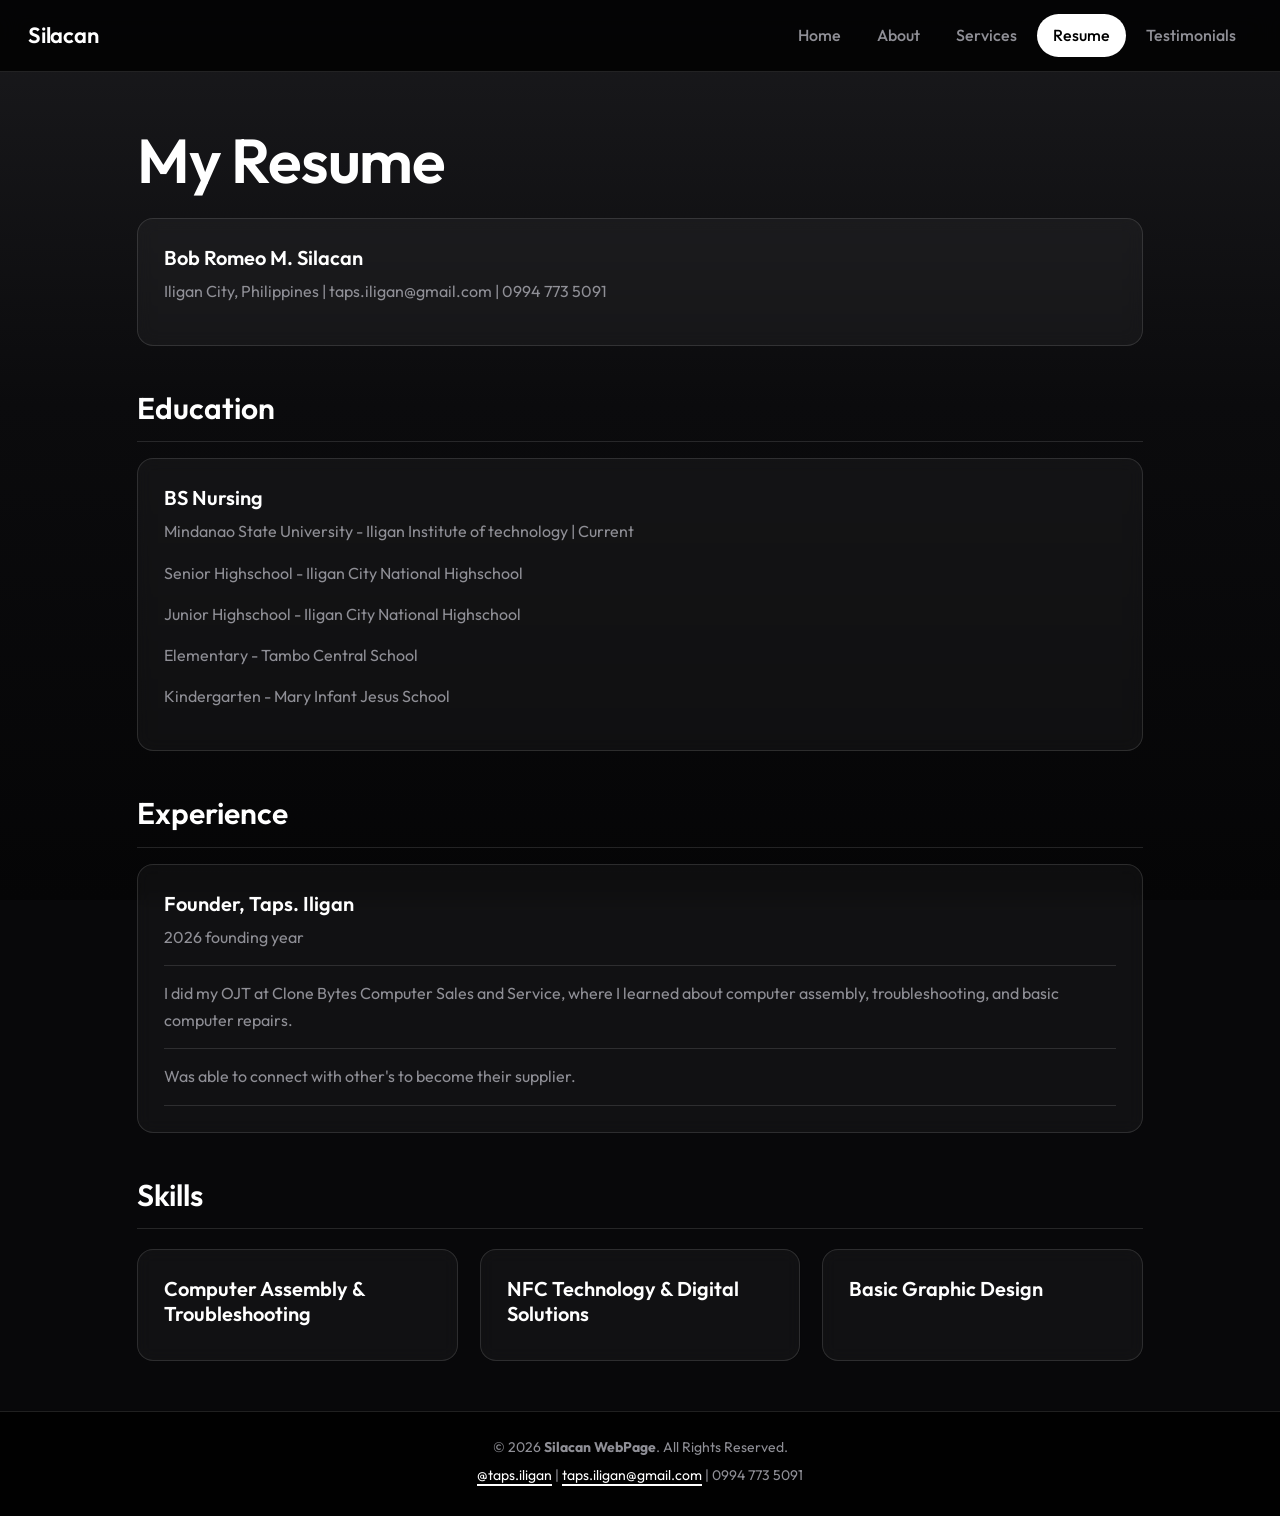
==== resume.html @ fee378b3 "Add files via upload" ====
<!DOCTYPE html>
<html lang="en">
<head>
  <meta charset="UTF-8">
  <meta name="viewport" content="width=device-width, initial-scale=1.0">
  <meta name="description" content="Silacan WebPage - personal portfolio and side hustle">
  <title>Resume | Silacan WebPage</title>
  <link rel="stylesheet" href="style.css">
</head>
<body>
  <ul class="squares">
    <li></li><li></li><li></li><li></li><li></li><li></li>
    <li></li><li></li><li></li><li></li><li></li><li></li>
  </ul>

  <header class="header">
    <a href="index.html" class="logo">Silacan</a>
    <nav class="nav">
      <a href="home.html">Home</a>
      <a href="index.html">About</a>
      <a href="services.html">Services</a>
      <a class="active" href="resume.html">Resume</a>
      <a href="testimonials.html">Testimonials</a>
    </nav>
  </header>

  <main>
    <h1>My <span class="gradient-text">Resume</span></h1>

    <section class="card">
      <h3>Bob Romeo M. Silacan</h3>
      <p>Iligan City, Philippines | taps.iligan@gmail.com | 0994 773 5091</p>
    </section>

    <section>
      <h2>Education</h2>
      <article class="card">
        <h3>BS Nursing</h3>
        <p>Mindanao State University - Iligan Institute of technology | Current</p>
        <p>Senior Highschool - Iligan City National Highschool</p>
        <p>Junior Highschool - Iligan City National Highschool</p>
        <p>Elementary - Tambo Central School</p>
        <p>Kindergarten - Mary Infant Jesus School</p>
      </article>
    </section>

    <section>
      <h2>Experience</h2>
      <article class="card">
        <h3>Founder, Taps. Iligan</h3>
        <p>2026 founding year</p>
        <ul class="list">
          <li>I did my OJT at Clone Bytes Computer Sales and Service, where I learned about computer assembly, troubleshooting, and basic computer repairs.</li>
          <li>Was able to connect with other's to become their supplier.</li>
        </ul>
      </article>
    </section>

    <section>
      <h2>Skills</h2>
      <div class="cards">
        <article class="card"><h3>Computer Assembly & Troubleshooting</h3></article>
        <article class="card"><h3>NFC Technology & Digital Solutions</h3></article>
        <article class="card"><h3>Basic Graphic Design</h3></article>
      </div>
    </section>
  </main>

  <footer class="footer">
    <p>&copy; 2026 <strong>Silacan WebPage</strong>. All Rights Reserved.</p>
    <p><a href="https://instagram.com/taps.iligan">@taps.iligan</a> | <a href="mailto:taps.iligan@gmail.com">taps.iligan@gmail.com</a> | 0994 773 5091</p>
  </footer>
</body>
</html>
---- style.css ----
@import url("https://fonts.googleapis.com/css2?family=Outfit:wght@400;500;600;700&display=swap");

:root {
  --bg: #08080a;
  --surface: rgba(255, 255, 255, 0.04);
  --surface-hover: rgba(255, 255, 255, 0.08);
  --line: rgba(255, 255, 255, 0.12);
  --line-strong: rgba(255, 255, 255, 0.32);
  --text: #ffffff;
  --muted: #8f8f96;
  --heading: "Outfit", Arial, sans-serif;
  --body: "Outfit", Arial, Helvetica, sans-serif;
  --radius: 16px;
}

* { box-sizing: border-box; margin: 0; padding: 0; }
html { scroll-behavior: smooth; }

body {
  min-height: 100vh;
  display: flex;
  flex-direction: column;
  background: var(--bg);
  color: var(--text);
  font-family: var(--body);
  line-height: 1.7;
}

/* ---------- Moving squares background ---------- */
.squares {
  position: fixed;
  inset: 0;
  z-index: -1;
  overflow: hidden;
  list-style: none;
  background: linear-gradient(180deg, #1a1a1d 0%, #0b0b0d 45%, #050506 100%);
}

.squares li {
  position: absolute;
  bottom: -200px;
  left: var(--x);
  width: var(--s);
  height: var(--s);
  border-radius: 10px;
  background: rgba(255, 255, 255, 0.06);
  border: 1px solid rgba(255, 255, 255, 0.04);
  animation: float var(--d) ease-in-out infinite;
  animation-delay: var(--w);
}

/* every other square is outlined only, like the menu page */
.squares li:nth-child(even) {
  background: transparent;
  border: 1.5px solid rgba(255, 255, 255, 0.18);
}

.squares li:nth-child(1)  { --x: 5%;  --s: 50px;  --d: 18s; --w: 0s;  }
.squares li:nth-child(2)  { --x: 15%; --s: 90px;  --d: 26s; --w: 4s;  }
.squares li:nth-child(3)  { --x: 25%; --s: 30px;  --d: 14s; --w: 8s;  }
.squares li:nth-child(4)  { --x: 35%; --s: 70px;  --d: 22s; --w: 1s;  }
.squares li:nth-child(5)  { --x: 45%; --s: 110px; --d: 30s; --w: 6s;  }
.squares li:nth-child(6)  { --x: 55%; --s: 40px;  --d: 16s; --w: 10s; }
.squares li:nth-child(7)  { --x: 65%; --s: 80px;  --d: 24s; --w: 3s;  }
.squares li:nth-child(8)  { --x: 75%; --s: 26px;  --d: 12s; --w: 7s;  }
.squares li:nth-child(9)  { --x: 85%; --s: 100px; --d: 28s; --w: 2s;  }
.squares li:nth-child(10) { --x: 92%; --s: 55px;  --d: 20s; --w: 9s;  }
.squares li:nth-child(11) { --x: 40%; --s: 34px;  --d: 15s; --w: 12s; }
.squares li:nth-child(12) { --x: 70%; --s: 60px;  --d: 21s; --w: 5s;  }

@keyframes float {
  0%   { transform: translate(0, 0) rotate(0deg); opacity: 0; }
  10%  { opacity: 1; }
  50%  { transform: translate(40px, -65vh) rotate(120deg); }
  90%  { opacity: 1; }
  100% { transform: translate(-30px, -130vh) rotate(240deg); opacity: 0; }
}

@media (prefers-reduced-motion: reduce) {
  .squares li { animation: none; bottom: 20%; opacity: 0.5; }
}

/* ---------- Header and navigation ---------- */
.header {
  position: sticky;
  top: 0;
  z-index: 10;
  display: flex;
  justify-content: space-between;
  align-items: center;
  flex-wrap: wrap;
  gap: 10px;
  padding: 14px 28px;
  background: rgba(0, 0, 0, 0.82);
  backdrop-filter: blur(12px);
  border-bottom: 1px solid var(--line);
}

.logo {
  font-family: var(--heading);
  font-size: 22px;
  font-weight: 600;
  letter-spacing: -0.01em;
  text-decoration: none;
  color: var(--text);
}

.nav { display: flex; flex-wrap: wrap; gap: 4px; }

.nav a {
  padding: 8px 16px;
  color: var(--muted);
  text-decoration: none;
  font-weight: 500;
  border-radius: 999px;
  transition: color 0.2s, background 0.2s;
}

.nav a:hover { color: var(--text); background: var(--surface-hover); }
.nav a.active { color: #000; background: #fff; }

/* ---------- Main content ---------- */
main {
  flex: 1;
  width: 100%;
  max-width: 1050px;
  margin: 0 auto;
  padding: 50px 22px;
}

h1, h2, h3 { font-family: var(--heading); line-height: 1.25; font-weight: 600; }
h1 { font-size: clamp(34px, 6vw, 62px); margin-bottom: 18px; letter-spacing: -0.02em; }
h2 {
  font-size: clamp(22px, 3.5vw, 30px);
  margin: 44px 0 16px;
  padding-bottom: 14px;
  border-bottom: 1px solid var(--line);
}
h3 { font-size: 20px; margin-bottom: 8px; }
p { color: var(--muted); margin-bottom: 14px; }

/* kept so existing HTML works: highlighted words are now plain white */
.gradient-text { color: var(--text); }

/* ---------- Hero (home page) ---------- */
.hero { text-align: center; padding: 80px 10px 50px; }
.hero p { max-width: 620px; margin: 0 auto 30px; font-size: 19px; }
.tag {
  display: inline-block;
  margin-bottom: 18px;
  padding: 6px 16px;
  font-size: 14px;
  color: var(--muted);
  border: 1px solid var(--line);
  border-radius: 999px;
  background: var(--surface);
}

/* ---------- Buttons ---------- */
.btn {
  display: inline-block;
  padding: 13px 28px;
  margin: 4px;
  font-weight: 600;
  color: #000;
  text-decoration: none;
  border-radius: 999px;
  background: #fff;
  border: 1px solid #fff;
  transition: transform 0.2s, background 0.2s, color 0.2s;
}
.btn:hover { transform: translateY(-2px); background: #e6e6e8; }
.btn.outline { background: transparent; color: var(--text); border: 1px solid var(--line-strong); }
.btn.outline:hover { background: var(--surface-hover); }

/* ---------- Cards ---------- */
.cards {
  display: grid;
  grid-template-columns: repeat(auto-fit, minmax(250px, 1fr));
  gap: 22px;
  margin-top: 20px;
}

.card {
  padding: 26px;
  background: var(--surface);
  border: 1px solid var(--line);
  border-radius: var(--radius);
  backdrop-filter: blur(8px);
  transition: transform 0.25s, border-color 0.25s, background 0.25s;
}
.card:hover { transform: translateY(-4px); border-color: var(--line-strong); background: var(--surface-hover); }

.price { color: var(--text); font-weight: 600; margin-bottom: 0; }

blockquote { color: var(--text); font-style: italic; margin-bottom: 12px; }
cite { color: var(--muted); font-style: normal; font-weight: 600; }

/* ---------- Services: product cards ---------- */
.cards.services { grid-template-columns: repeat(auto-fit, minmax(min(100%, 400px), 1fr)); }
.service-img {
  width: 100%;
  aspect-ratio: 4 / 3;
  object-fit: cover;
  border-radius: 12px;
  border: 1px solid var(--line);
  display: block;
  margin-bottom: 16px;
}

/* ---------- About: photo + intro ---------- */
.about-grid {
  display: grid;
  grid-template-columns: auto 1fr;
  gap: 18px;
  align-items: center;
}

/* small square frame ("cube") on the left, rounded corners */
.photo-frame {
  padding: 10px;
  background: var(--surface);
  border: 1px solid var(--line);
  border-radius: 20px;
  backdrop-filter: blur(8px);
  line-height: 0;
}
.profile-photo {
  width: 110px;
  height: 110px;
  object-fit: cover;
  object-position: 50% 38%;
  border-radius: 12px;
  display: block;
}
.about-grid .card { display: flex; flex-direction: column; justify-content: center; }
.about-grid .card p:last-child { margin-bottom: 0; }

/* ---------- Lists: divider rows like the menu page ---------- */
ul.list { list-style: none; margin: 0; color: var(--muted); border-top: 1px solid var(--line); }
ul.list li { padding: 14px 0; margin: 0; border-bottom: 1px solid var(--line); }
.card ul.list { margin-top: 12px; }

.card a, ul.list a {
  color: var(--text);
  text-decoration: underline;
  text-decoration-color: var(--line-strong);
  text-underline-offset: 4px;
}
.card a:hover, ul.list a:hover { text-decoration-color: var(--text); }

/* ---------- Footer (not fixed, never covers content) ---------- */
.footer {
  padding: 24px 18px;
  text-align: center;
  color: var(--muted);
  font-size: 14px;
  border-top: 1px solid var(--line);
  background: rgba(0, 0, 0, 0.82);
}
.footer p { margin-bottom: 4px; }
.footer a {
  color: var(--text);
  text-decoration: underline;
  text-decoration-thickness: 2px;
  text-underline-offset: 4px;
}
.footer a:hover { text-decoration-color: var(--muted); }

/* ---------- Mobile ---------- */
@media (max-width: 640px) {
  .header { justify-content: center; padding: 12px; }
  .nav { justify-content: center; }
  .nav a { padding: 7px 12px; font-size: 14px; }
  main { padding: 30px 16px; }
  .hero { padding: 40px 0 30px; }
  .profile-photo { width: 84px; height: 84px; }
}
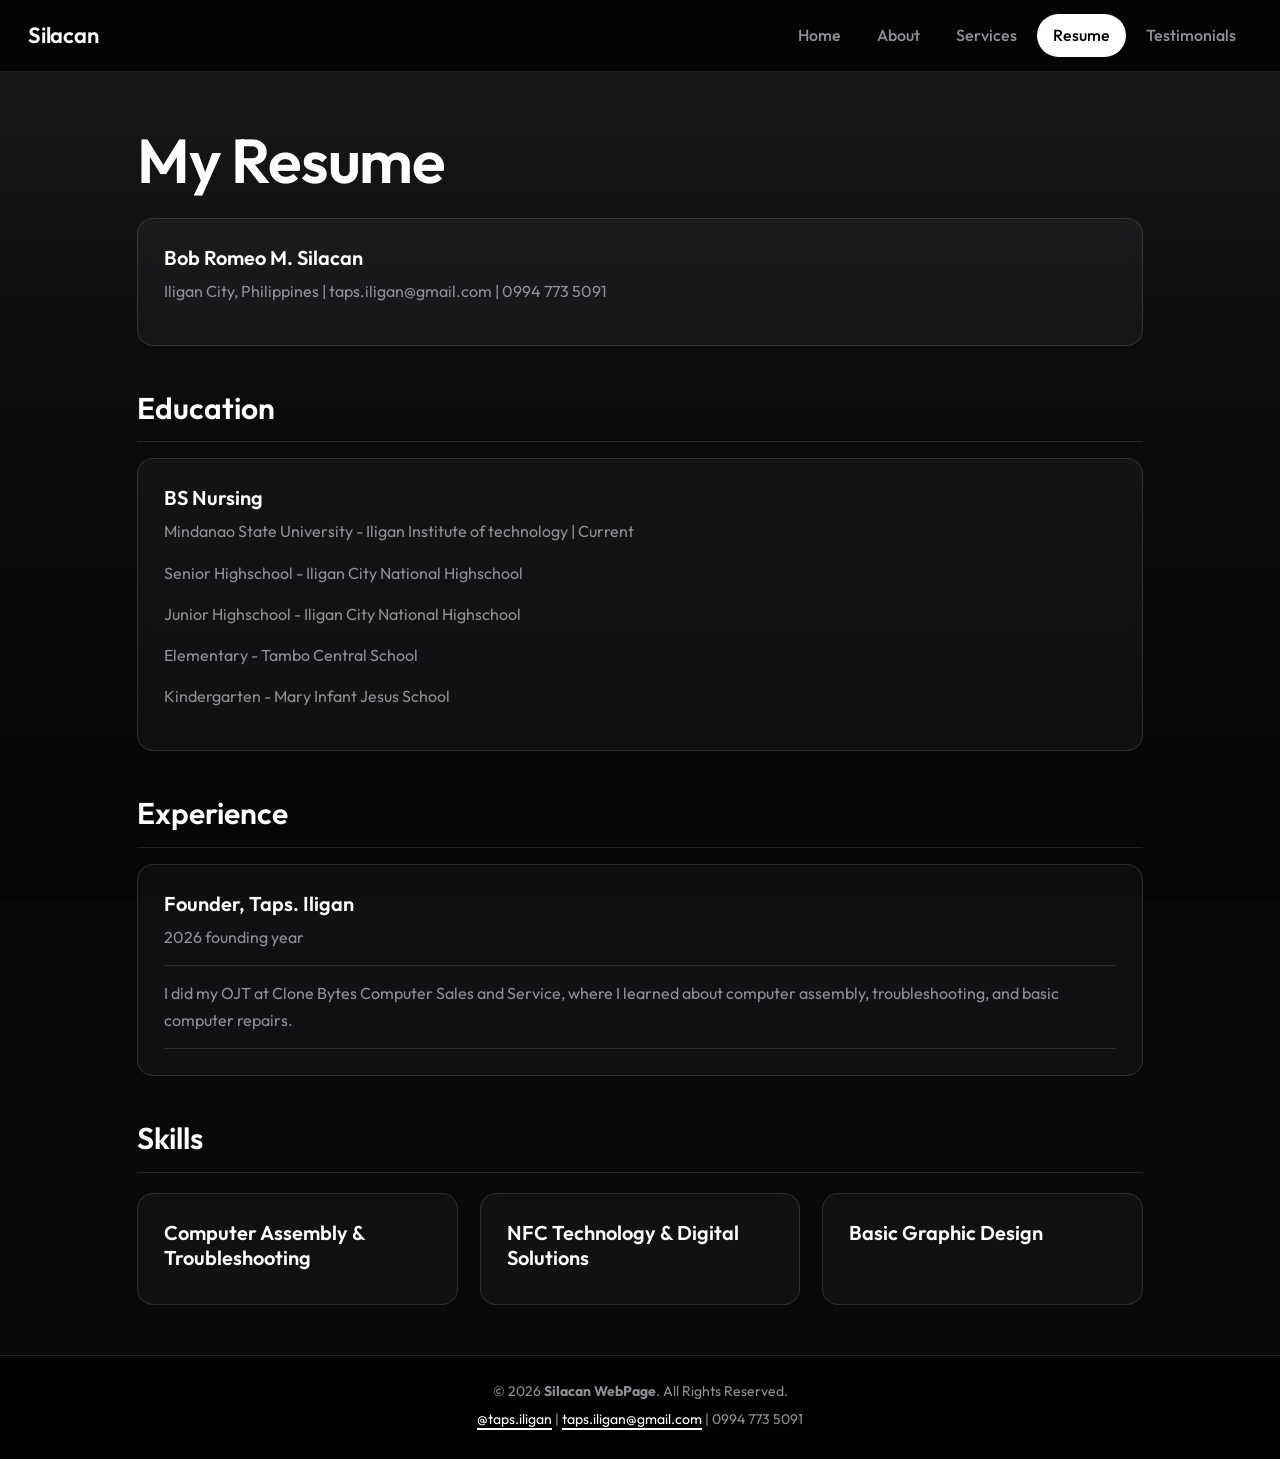
==== commit aeb8d749: "Update resume.html" ====
--- a/resume.html
+++ b/resume.html
@@ -16,8 +16,8 @@
   <header class="header">
     <a href="index.html" class="logo">Silacan</a>
     <nav class="nav">
-      <a href="home.html">Home</a>
-      <a href="index.html">About</a>
+      <a href="index.html">Home</a>
+      <a href="about.html">About</a>
       <a href="services.html">Services</a>
       <a class="active" href="resume.html">Resume</a>
       <a href="testimonials.html">Testimonials</a>
@@ -51,7 +51,6 @@
         <p>2026 founding year</p>
         <ul class="list">
           <li>I did my OJT at Clone Bytes Computer Sales and Service, where I learned about computer assembly, troubleshooting, and basic computer repairs.</li>
-          <li>Was able to connect with other's to become their supplier.</li>
         </ul>
       </article>
     </section>
